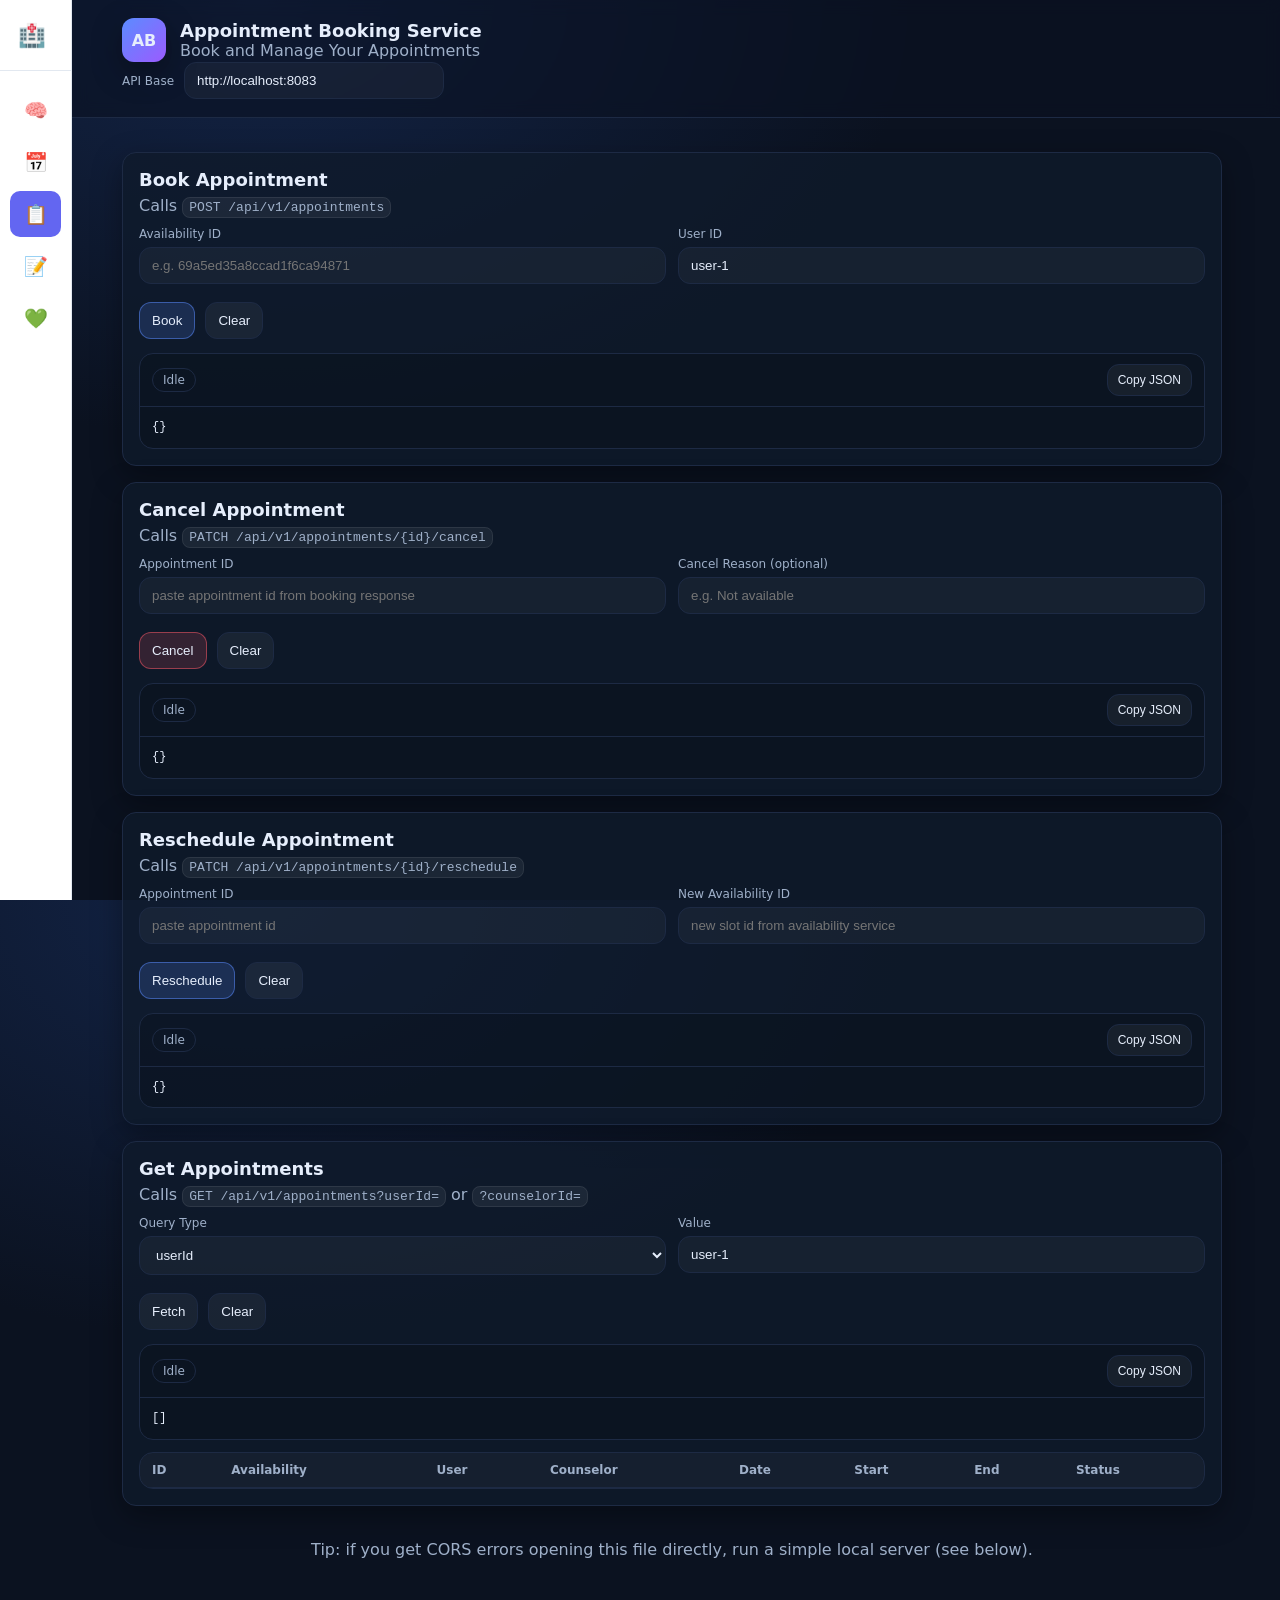
==== frontend/pages/appointments/index.html @ 1fc5648f "Add universal sidebar UI and injector Introduce a reusable sidebar: add frontend/css/sidebar.css (re" ====
<!doctype html>
<html lang="en">
<head>
    <meta charset="utf-8" />
    <meta name="viewport" content="width=device-width,initial-scale=1" />
    <title>Appointment Booking</title>
    <link rel="stylesheet" href="../../css/appointments.css" />
    <link rel="stylesheet" href="../../css/sidebar.css" />
</head>
<body>
<header class="topbar">
    <div class="container">
        <div class="brand">
            <div class="logo">AB</div>
            <div>
                <h1>Appointment Booking Service</h1>
                <p class="muted">Book and Manage Your Appointments</p>
            </div>
        </div>
        <div class="env">
            <label for="apiBase">API Base</label>
            <input id="apiBase" type="text" value="http://localhost:8083" />
        </div>
    </div>
</header>

<main class="container">
    <section class="card">
        <h2>Book Appointment</h2>
        <p class="muted">Calls <code>POST /api/v1/appointments</code></p>

        <form id="bookForm" class="grid">
            <div class="field">
                <label for="availabilityId">Availability ID</label>
                <input id="availabilityId" type="text" placeholder="e.g. 69a5ed35a8ccad1f6ca94871" required />
            </div>

            <div class="field">
                <label for="userId">User ID</label>
                <input id="userId" type="text" value="user-1" required />
            </div>

            <div class="actions">
                <button class="btn primary" type="submit">Book</button>
                <button class="btn" type="button" id="clearBook">Clear</button>
            </div>
        </form>

        <div class="result">
            <div class="result-head">
                <span class="pill" id="bookStatus">Idle</span>
                <button class="btn small" id="copyBookJson" type="button">Copy JSON</button>
            </div>
            <pre id="bookOutput">{}</pre>
        </div>
    </section>

    <section class="card">
        <h2>Cancel Appointment</h2>
        <p class="muted">Calls <code>PATCH /api/v1/appointments/{id}/cancel</code></p>

        <form id="cancelForm" class="grid">
            <div class="field">
                <label for="cancelAppointmentId">Appointment ID</label>
                <input id="cancelAppointmentId" type="text" placeholder="paste appointment id from booking response" required />
            </div>

            <div class="field">
                <label for="cancelReason">Cancel Reason (optional)</label>
                <input id="cancelReason" type="text" placeholder="e.g. Not available" />
            </div>

            <div class="actions">
                <button class="btn danger" type="submit">Cancel</button>
                <button class="btn" type="button" id="clearCancel">Clear</button>
            </div>
        </form>

        <div class="result">
            <div class="result-head">
                <span class="pill" id="cancelStatus">Idle</span>
                <button class="btn small" id="copyCancelJson" type="button">Copy JSON</button>
            </div>
            <pre id="cancelOutput">{}</pre>
        </div>
    </section>

    <section class="card">
        <h2>Reschedule Appointment</h2>
        <p class="muted">Calls <code>PATCH /api/v1/appointments/{id}/reschedule</code></p>

        <form id="rescheduleForm" class="grid">
            <div class="field">
                <label for="rescheduleAppointmentId">Appointment ID</label>
                <input id="rescheduleAppointmentId" type="text" placeholder="paste appointment id" required />
            </div>

            <div class="field">
                <label for="newAvailabilityId">New Availability ID</label>
                <input id="newAvailabilityId" type="text" placeholder="new slot id from availability service" required />
            </div>

            <div class="actions">
                <button class="btn primary" type="submit">Reschedule</button>
                <button class="btn" type="button" id="clearReschedule">Clear</button>
            </div>
        </form>

        <div class="result">
            <div class="result-head">
                <span class="pill" id="rescheduleStatus">Idle</span>
                <button class="btn small" id="copyRescheduleJson" type="button">Copy JSON</button>
            </div>
            <pre id="rescheduleOutput">{}</pre>
        </div>
    </section>

    <section class="card">
        <h2>Get Appointments</h2>
        <p class="muted">Calls <code>GET /api/v1/appointments?userId=</code> or <code>?counselorId=</code></p>

        <form id="getForm" class="grid">
            <div class="field">
                <label for="queryType">Query Type</label>
                <select id="queryType">
                    <option value="userId" selected>userId</option>
                    <option value="counselorId">counselorId</option>
                </select>
            </div>

            <div class="field">
                <label for="queryValue">Value</label>
                <input id="queryValue" type="text" value="user-1" required />
            </div>

            <div class="actions">
                <button class="btn" type="submit">Fetch</button>
                <button class="btn" type="button" id="clearGet">Clear</button>
            </div>
        </form>

        <div class="result">
            <div class="result-head">
                <span class="pill" id="getStatus">Idle</span>
                <button class="btn small" id="copyGetJson" type="button">Copy JSON</button>
            </div>
            <pre id="getOutput">[]</pre>
        </div>

        <div class="table-wrap">
            <table id="appointmentsTable">
                <thead>
                <tr>
                    <th>ID</th>
                    <th>Availability</th>
                    <th>User</th>
                    <th>Counselor</th>
                    <th>Date</th>
                    <th>Start</th>
                    <th>End</th>
                    <th>Status</th>
                </tr>
                </thead>
                <tbody></tbody>
            </table>
        </div>
    </section>

    <footer class="footer">
      <span class="muted">
        Tip: if you get CORS errors opening this file directly, run a simple local server (see below).
      </span>
    </footer>
</main>

<script src="../../js/sidebar.js"></script>
<script src="../../js/appointments.js"></script>
</body>
</html>
---- frontend/css/appointments.css ----
:root{
    --bg:#0b1220;
    --card:#0f1a2b;
    --muted:#9fb0c9;
    --text:#e6eefc;
    --border:#1d2a44;
    --accent:#5b8cff;
    --danger:#ff5b6b;
    --ok:#32d583;
    --warn:#fdb022;
    --shadow: 0 10px 30px rgba(0,0,0,.35);
    --radius: 14px;
}

*{box-sizing:border-box}
html,body{height:100%}
body{
    margin:0;
    font-family: ui-sans-serif, system-ui, -apple-system, Segoe UI, Roboto, Helvetica, Arial;
    background: radial-gradient(1200px 800px at 20% 0%, #132447 0%, var(--bg) 55%);
    color:var(--text);
}

.container{
    width:min(1100px, 92vw);
    margin:0 auto;
    padding:18px 0;
}

.topbar{
    border-bottom:1px solid var(--border);
    background: rgba(10,18,34,.6);
    backdrop-filter: blur(8px);
    position: sticky;
    top:0;
    z-index:10;
}

.brand{
    display:flex;
    gap:14px;
    align-items:center;
}

.logo{
    width:44px;
    height:44px;
    border-radius:12px;
    display:grid;
    place-items:center;
    background: linear-gradient(135deg, var(--accent), #9b5bff);
    font-weight:800;
    box-shadow: var(--shadow);
}

h1{margin:0; font-size:18px}
h2{margin:0 0 6px; font-size:18px}
p{margin:0}

.muted{color:var(--muted)}
code{
    background: rgba(255,255,255,.06);
    padding:2px 6px;
    border-radius:8px;
    border:1px solid rgba(255,255,255,.08);
}

.env{
    margin-left:auto;
    display:flex;
    align-items:center;
    gap:10px;
}
.env label{font-size:12px; color:var(--muted)}
.env input{
    width:260px;
    padding:10px 12px;
    border-radius:12px;
    border:1px solid var(--border);
    background: rgba(255,255,255,.04);
    color:var(--text);
    outline:none;
}

.card{
    background: rgba(15,26,43,.78);
    border:1px solid var(--border);
    border-radius: var(--radius);
    padding:16px;
    margin:16px 0;
    box-shadow: var(--shadow);
}

.grid{
    display:grid;
    grid-template-columns: 1fr 1fr;
    gap:12px;
    margin-top:12px;
}

.field label{
    display:block;
    font-size:12px;
    color: var(--muted);
    margin-bottom:6px;
}

.field input, .field select{
    width:100%;
    padding:10px 12px;
    border-radius:12px;
    border:1px solid var(--border);
    background: rgba(255,255,255,.04);
    color: var(--text);
    outline:none;
}

.actions{
    grid-column: 1 / -1;
    display:flex;
    gap:10px;
    flex-wrap:wrap;
    margin-top:6px;
}

.btn{
    border:1px solid var(--border);
    background: rgba(255,255,255,.05);
    color: var(--text);
    padding:10px 12px;
    border-radius:12px;
    cursor:pointer;
}
.btn:hover{background: rgba(255,255,255,.08)}
.btn.small{padding:8px 10px; font-size:12px}
.btn.primary{border-color: rgba(91,140,255,.5); background: rgba(91,140,255,.18)}
.btn.danger{border-color: rgba(255,91,107,.5); background: rgba(255,91,107,.16)}

.result{
    margin-top:14px;
    border:1px solid var(--border);
    border-radius: var(--radius);
    overflow:hidden;
    background: rgba(0,0,0,.18);
}
.result-head{
    display:flex;
    align-items:center;
    justify-content:space-between;
    padding:10px 12px;
    border-bottom:1px solid var(--border);
}
.pill{
    font-size:12px;
    padding:4px 10px;
    border-radius:999px;
    border:1px solid var(--border);
    color: var(--muted);
}
.pill.ok{color: var(--ok); border-color: rgba(50,213,131,.35)}
.pill.warn{color: var(--warn); border-color: rgba(253,176,34,.35)}
.pill.bad{color: var(--danger); border-color: rgba(255,91,107,.35)}

pre{
    margin:0;
    padding:12px;
    max-height: 240px;
    overflow:auto;
    font-size:12px;
    line-height:1.4;
}

.table-wrap{
    margin-top:12px;
    border:1px solid var(--border);
    border-radius: var(--radius);
    overflow:auto;
}
table{
    width:100%;
    border-collapse:collapse;
    min-width: 900px;
}
thead th{
    text-align:left;
    font-size:12px;
    color: var(--muted);
    padding:10px 12px;
    border-bottom:1px solid var(--border);
    background: rgba(255,255,255,.03);
}
tbody td{
    padding:10px 12px;
    border-bottom:1px solid rgba(255,255,255,.06);
    font-size:12px;
    vertical-align:top;
}
tbody tr:hover{background: rgba(255,255,255,.03)}

.footer{
    padding:18px 0 30px;
    text-align:center;
}

@media (max-width: 780px){
    .grid{grid-template-columns: 1fr}
    .env{display:none}
}
---- frontend/css/sidebar.css ----
/* Universal Sidebar Navigation */
@import url('https://fonts.googleapis.com/css2?family=Inter:wght@400;500;600;700&display=swap');

.sidebar {
  position: fixed;
  top: 0;
  left: 0;
  height: 100vh;
  width: 72px;
  background: #ffffff;
  display: flex;
  flex-direction: column;
  z-index: 9999;
  transition: width 0.25s ease;
  overflow: hidden;
  border-right: 1px solid #e2e8f0;
}

.sidebar:hover {
  width: 250px;
  box-shadow: 4px 0 24px rgba(0, 0, 0, 0.08);
}

/* Logo area */
.sidebar-logo {
  display: flex;
  align-items: center;
  gap: 14px;
  padding: 20px 17px;
  border-bottom: 1px solid #e2e8f0;
  white-space: nowrap;
  flex-shrink: 0;
}

.sidebar-logo-icon {
  width: 30px;
  height: 30px;
  display: flex;
  align-items: center;
  justify-content: center;
  font-size: 1.4rem;
  flex-shrink: 0;
}

.sidebar-logo-text {
  font-family: 'Inter', sans-serif;
  font-size: 0.9rem;
  font-weight: 700;
  color: #0f172a;
  opacity: 0;
  transition: opacity 0.2s ease;
}

.sidebar:hover .sidebar-logo-text {
  opacity: 1;
}

/* Nav links container */
.sidebar-nav {
  display: flex;
  flex-direction: column;
  gap: 6px;
  padding: 16px 10px;
  flex: 1;
  overflow: hidden;
}

/* Individual nav link */
.sidebar-link {
  display: flex;
  align-items: center;
  gap: 14px;
  padding: 11px 14px;
  border-radius: 10px;
  text-decoration: none;
  color: #475569;
  white-space: nowrap;
  transition: all 0.15s ease;
}

.sidebar-link:hover {
  background: #f1f5f9;
  color: #0f172a;
}

.sidebar-link.active {
  background: #6366f1;
  color: #ffffff;
}

.sidebar-link-icon {
  width: 24px;
  height: 24px;
  display: flex;
  align-items: center;
  justify-content: center;
  font-size: 1.2rem;
  flex-shrink: 0;
}

.sidebar-link-text {
  font-family: 'Inter', sans-serif;
  font-size: 0.84rem;
  font-weight: 500;
  opacity: 0;
  transition: opacity 0.2s ease;
}

.sidebar:hover .sidebar-link-text {
  opacity: 1;
}

/* Push page content right */
body.has-sidebar {
  margin-left: 64px !important;
}

/* Mobile: horizontal top bar */
@media (max-width: 768px) {
  .sidebar {
    width: 100%;
    height: auto;
    flex-direction: row;
    align-items: center;
    overflow: hidden;
    position: fixed;
    top: 0;
    left: 0;
    right: 0;
    border-right: none;
    border-bottom: 1px solid #e2e8f0;
    box-shadow: 0 2px 8px rgba(0, 0, 0, 0.06);
  }

  .sidebar:hover {
    width: 100%;
    box-shadow: 0 2px 8px rgba(0, 0, 0, 0.06);
  }

  .sidebar-logo {
    border-bottom: none;
    border-right: 1px solid #e2e8f0;
    padding: 12px 14px;
  }

  .sidebar-logo-text {
    display: none;
  }

  .sidebar-nav {
    flex-direction: row;
    padding: 8px 10px;
    gap: 4px;
    overflow: hidden;
    flex-wrap: wrap;
  }

  .sidebar-link {
    padding: 8px 12px;
    flex-shrink: 0;
    gap: 6px;
  }

  .sidebar-link-text {
    opacity: 1;
    font-size: 0.72rem;
  }

  body.has-sidebar {
    margin-left: 0 !important;
    margin-top: 60px !important;
  }
}
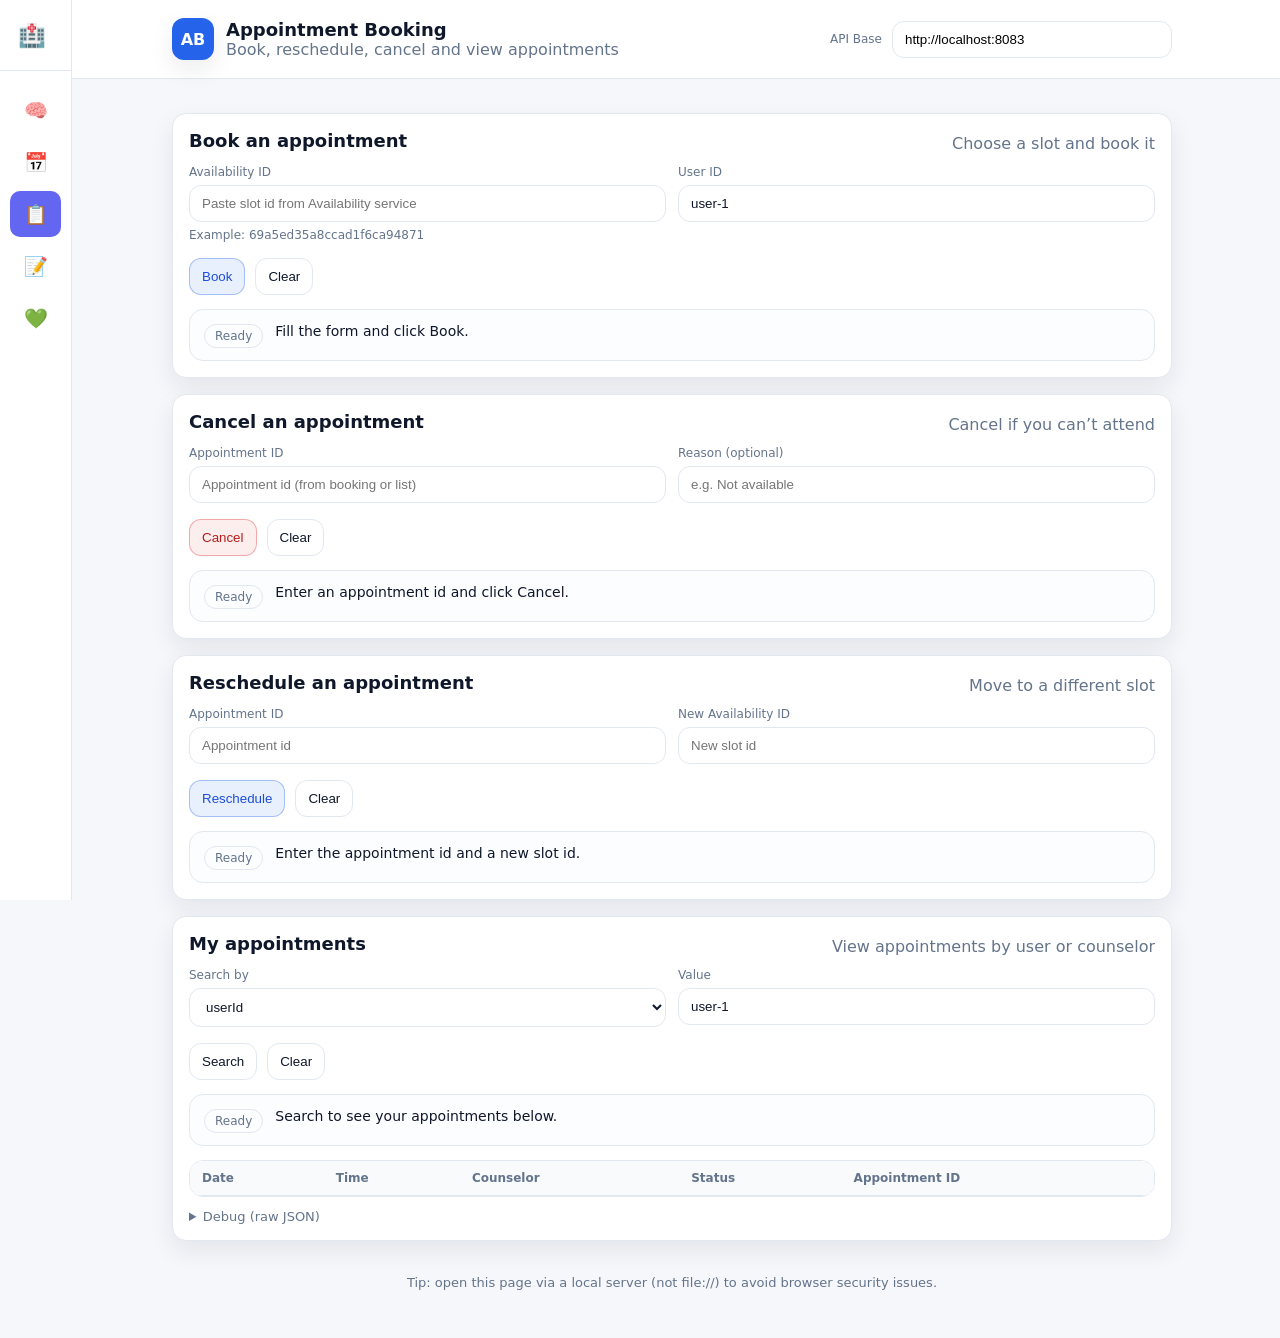
==== commit c2d7cf00: "feat: enhance frontend UI/UX for better user friendliness" ====
--- a/frontend/pages/appointments/index.html
+++ b/frontend/pages/appointments/index.html
@@ -7,16 +7,19 @@
     <link rel="stylesheet" href="../../css/appointments.css" />
     <link rel="stylesheet" href="../../css/sidebar.css" />
 </head>
+
+
 <body>
 <header class="topbar">
-    <div class="container">
+    <div class="container topbar-inner">
         <div class="brand">
             <div class="logo">AB</div>
             <div>
-                <h1>Appointment Booking Service</h1>
-                <p class="muted">Book and Manage Your Appointments</p>
+                <h1>Appointment Booking</h1>
+                <p class="muted">Book, reschedule, cancel and view appointments</p>
             </div>
         </div>
+
         <div class="env">
             <label for="apiBase">API Base</label>
             <input id="apiBase" type="text" value="http://localhost:8083" />
@@ -25,14 +28,19 @@
 </header>
 
 <main class="container">
+    <div class="notice" id="banner" hidden></div>
+
     <section class="card">
-        <h2>Book Appointment</h2>
-        <p class="muted">Calls <code>POST /api/v1/appointments</code></p>
+        <div class="card-head">
+            <h2>Book an appointment</h2>
+            <p class="muted">Choose a slot and book it</p>
+        </div>
 
         <form id="bookForm" class="grid">
             <div class="field">
                 <label for="availabilityId">Availability ID</label>
-                <input id="availabilityId" type="text" placeholder="e.g. 69a5ed35a8ccad1f6ca94871" required />
+                <input id="availabilityId" type="text" placeholder="Paste slot id from Availability service" required />
+                <small class="hint">Example: 69a5ed35a8ccad1f6ca94871</small>
             </div>
 
             <div class="field">
@@ -46,27 +54,26 @@
             </div>
         </form>
 
-        <div class="result">
-            <div class="result-head">
-                <span class="pill" id="bookStatus">Idle</span>
-                <button class="btn small" id="copyBookJson" type="button">Copy JSON</button>
-            </div>
-            <pre id="bookOutput">{}</pre>
+        <div class="feedback">
+            <div class="status" id="bookStatus">Ready</div>
+            <div class="summary" id="bookSummary">Fill the form and click Book.</div>
         </div>
     </section>
 
     <section class="card">
-        <h2>Cancel Appointment</h2>
-        <p class="muted">Calls <code>PATCH /api/v1/appointments/{id}/cancel</code></p>
+        <div class="card-head">
+            <h2>Cancel an appointment</h2>
+            <p class="muted">Cancel if you can’t attend</p>
+        </div>
 
         <form id="cancelForm" class="grid">
             <div class="field">
                 <label for="cancelAppointmentId">Appointment ID</label>
-                <input id="cancelAppointmentId" type="text" placeholder="paste appointment id from booking response" required />
+                <input id="cancelAppointmentId" type="text" placeholder="Appointment id (from booking or list)" required />
             </div>
 
             <div class="field">
-                <label for="cancelReason">Cancel Reason (optional)</label>
+                <label for="cancelReason">Reason (optional)</label>
                 <input id="cancelReason" type="text" placeholder="e.g. Not available" />
             </div>
 
@@ -76,28 +83,27 @@
             </div>
         </form>
 
-        <div class="result">
-            <div class="result-head">
-                <span class="pill" id="cancelStatus">Idle</span>
-                <button class="btn small" id="copyCancelJson" type="button">Copy JSON</button>
-            </div>
-            <pre id="cancelOutput">{}</pre>
+        <div class="feedback">
+            <div class="status" id="cancelStatus">Ready</div>
+            <div class="summary" id="cancelSummary">Enter an appointment id and click Cancel.</div>
         </div>
     </section>
 
     <section class="card">
-        <h2>Reschedule Appointment</h2>
-        <p class="muted">Calls <code>PATCH /api/v1/appointments/{id}/reschedule</code></p>
+        <div class="card-head">
+            <h2>Reschedule an appointment</h2>
+            <p class="muted">Move to a different slot</p>
+        </div>
 
         <form id="rescheduleForm" class="grid">
             <div class="field">
                 <label for="rescheduleAppointmentId">Appointment ID</label>
-                <input id="rescheduleAppointmentId" type="text" placeholder="paste appointment id" required />
+                <input id="rescheduleAppointmentId" type="text" placeholder="Appointment id" required />
             </div>
 
             <div class="field">
                 <label for="newAvailabilityId">New Availability ID</label>
-                <input id="newAvailabilityId" type="text" placeholder="new slot id from availability service" required />
+                <input id="newAvailabilityId" type="text" placeholder="New slot id" required />
             </div>
 
             <div class="actions">
@@ -106,22 +112,21 @@
             </div>
         </form>
 
-        <div class="result">
-            <div class="result-head">
-                <span class="pill" id="rescheduleStatus">Idle</span>
-                <button class="btn small" id="copyRescheduleJson" type="button">Copy JSON</button>
-            </div>
-            <pre id="rescheduleOutput">{}</pre>
+        <div class="feedback">
+            <div class="status" id="rescheduleStatus">Ready</div>
+            <div class="summary" id="rescheduleSummary">Enter the appointment id and a new slot id.</div>
         </div>
     </section>
 
     <section class="card">
-        <h2>Get Appointments</h2>
-        <p class="muted">Calls <code>GET /api/v1/appointments?userId=</code> or <code>?counselorId=</code></p>
+        <div class="card-head">
+            <h2>My appointments</h2>
+            <p class="muted">View appointments by user or counselor</p>
+        </div>
 
         <form id="getForm" class="grid">
             <div class="field">
-                <label for="queryType">Query Type</label>
+                <label for="queryType">Search by</label>
                 <select id="queryType">
                     <option value="userId" selected>userId</option>
                     <option value="counselorId">counselorId</option>
@@ -134,46 +139,47 @@
             </div>
 
             <div class="actions">
-                <button class="btn" type="submit">Fetch</button>
+                <button class="btn" type="submit">Search</button>
                 <button class="btn" type="button" id="clearGet">Clear</button>
             </div>
         </form>
 
-        <div class="result">
-            <div class="result-head">
-                <span class="pill" id="getStatus">Idle</span>
-                <button class="btn small" id="copyGetJson" type="button">Copy JSON</button>
-            </div>
-            <pre id="getOutput">[]</pre>
+        <div class="feedback">
+            <div class="status" id="getStatus">Ready</div>
+            <div class="summary" id="getSummary">Search to see your appointments below.</div>
         </div>
 
-        <div class="table-wrap">
+        <div class="table-wrap" aria-live="polite">
             <table id="appointmentsTable">
                 <thead>
                 <tr>
-                    <th>ID</th>
-                    <th>Availability</th>
-                    <th>User</th>
+                    <th>Date</th>
+                    <th>Time</th>
                     <th>Counselor</th>
-                    <th>Date</th>
-                    <th>Start</th>
-                    <th>End</th>
                     <th>Status</th>
+                    <th>Appointment ID</th>
                 </tr>
                 </thead>
                 <tbody></tbody>
             </table>
+
+            <div class="empty" id="emptyState" hidden>
+                No appointments found.
+            </div>
         </div>
+
+        <details class="debug">
+            <summary>Debug (raw JSON)</summary>
+            <pre id="debugJson">[]</pre>
+        </details>
     </section>
 
-    <footer class="footer">
-      <span class="muted">
-        Tip: if you get CORS errors opening this file directly, run a simple local server (see below).
-      </span>
+    <footer class="footer muted">
+        Tip: open this page via a local server (not file://) to avoid browser security issues.
     </footer>
 </main>
 
+<script src="../../js/appointments.js"></script>
 <script src="../../js/sidebar.js"></script>
-<script src="../../js/appointments.js"></script>
 </body>
 </html>
--- a/frontend/css/appointments.css
+++ b/frontend/css/appointments.css
@@ -1,69 +1,70 @@
 :root{
-    --bg:#0b1220;
-    --card:#0f1a2b;
-    --muted:#9fb0c9;
-    --text:#e6eefc;
-    --border:#1d2a44;
-    --accent:#5b8cff;
-    --danger:#ff5b6b;
-    --ok:#32d583;
-    --warn:#fdb022;
-    --shadow: 0 10px 30px rgba(0,0,0,.35);
+    --bg:#f6f7fb;
+    --card:#ffffff;
+    --text:#0f172a;
+    --muted:#64748b;
+    --border:#e2e8f0;
+    --primary:#2563eb;
+    --danger:#dc2626;
+    --ok:#16a34a;
+    --warn:#f59e0b;
+    --shadow: 0 10px 25px rgba(15, 23, 42, .08);
     --radius: 14px;
 }
 
 *{box-sizing:border-box}
 html,body{height:100%}
+
 body{
     margin:0;
     font-family: ui-sans-serif, system-ui, -apple-system, Segoe UI, Roboto, Helvetica, Arial;
-    background: radial-gradient(1200px 800px at 20% 0%, #132447 0%, var(--bg) 55%);
-    color:var(--text);
+    background: var(--bg);
+    color: var(--text);
 }
 
 .container{
-    width:min(1100px, 92vw);
+    width:min(1000px, 92vw);
     margin:0 auto;
     padding:18px 0;
 }
 
 .topbar{
-    border-bottom:1px solid var(--border);
-    background: rgba(10,18,34,.6);
-    backdrop-filter: blur(8px);
+    background: var(--card);
+    border-bottom: 1px solid var(--border);
     position: sticky;
     top:0;
     z-index:10;
 }
 
+.topbar-inner{
+    display:flex;
+    align-items:center;
+    gap:16px;
+}
+
 .brand{
     display:flex;
-    gap:14px;
     align-items:center;
+    gap:12px;
 }
 
 .logo{
-    width:44px;
-    height:44px;
-    border-radius:12px;
+    width:42px;
+    height:42px;
+    border-radius: 12px;
     display:grid;
     place-items:center;
-    background: linear-gradient(135deg, var(--accent), #9b5bff);
     font-weight:800;
+    color:#fff;
+    background: var(--primary);
     box-shadow: var(--shadow);
 }
 
-h1{margin:0; font-size:18px}
-h2{margin:0 0 6px; font-size:18px}
+h1{margin:0;font-size:18px;line-height:1.2}
+h2{margin:0;font-size:18px}
 p{margin:0}
 
 .muted{color:var(--muted)}
-code{
-    background: rgba(255,255,255,.06);
-    padding:2px 6px;
-    border-radius:8px;
-    border:1px solid rgba(255,255,255,.08);
-}
 
 .env{
     margin-left:auto;
@@ -71,19 +72,28 @@
     align-items:center;
     gap:10px;
 }
-.env label{font-size:12px; color:var(--muted)}
+.env label{font-size:12px;color:var(--muted)}
 .env input{
-    width:260px;
+    width:280px;
     padding:10px 12px;
     border-radius:12px;
     border:1px solid var(--border);
-    background: rgba(255,255,255,.04);
-    color:var(--text);
+    background:#fff;
     outline:none;
 }
 
+.notice{
+    background:#fff;
+    border:1px solid var(--border);
+    border-left:4px solid var(--primary);
+    border-radius: var(--radius);
+    padding:12px 14px;
+    box-shadow: var(--shadow);
+    margin: 6px 0 16px;
+}
+
 .card{
-    background: rgba(15,26,43,.78);
+    background: var(--card);
     border:1px solid var(--border);
     border-radius: var(--radius);
     padding:16px;
@@ -91,11 +101,19 @@
     box-shadow: var(--shadow);
 }
 
+.card-head{
+    display:flex;
+    align-items:flex-start;
+    justify-content:space-between;
+    gap:12px;
+    margin-bottom: 12px;
+}
+.card-head p{margin-top:4px}
+
 .grid{
     display:grid;
     grid-template-columns: 1fr 1fr;
     gap:12px;
-    margin-top:12px;
 }
 
 .field label{
@@ -110,9 +128,16 @@
     padding:10px 12px;
     border-radius:12px;
     border:1px solid var(--border);
-    background: rgba(255,255,255,.04);
+    background:#fff;
     color: var(--text);
     outline:none;
+}
+
+.hint{
+    display:block;
+    margin-top:6px;
+    font-size:12px;
+    color: var(--muted);
 }
 
 .actions{
@@ -120,89 +145,138 @@
     display:flex;
     gap:10px;
     flex-wrap:wrap;
-    margin-top:6px;
+    margin-top: 4px;
 }
 
 .btn{
     border:1px solid var(--border);
-    background: rgba(255,255,255,.05);
+    background:#fff;
     color: var(--text);
     padding:10px 12px;
     border-radius:12px;
     cursor:pointer;
 }
-.btn:hover{background: rgba(255,255,255,.08)}
-.btn.small{padding:8px 10px; font-size:12px}
-.btn.primary{border-color: rgba(91,140,255,.5); background: rgba(91,140,255,.18)}
-.btn.danger{border-color: rgba(255,91,107,.5); background: rgba(255,91,107,.16)}
-
-.result{
-    margin-top:14px;
-    border:1px solid var(--border);
-    border-radius: var(--radius);
-    overflow:hidden;
-    background: rgba(0,0,0,.18);
-}
-.result-head{
-    display:flex;
-    align-items:center;
-    justify-content:space-between;
-    padding:10px 12px;
-    border-bottom:1px solid var(--border);
-}
-.pill{
+.btn:hover{background:#f8fafc}
+.btn.primary{
+    border-color: rgba(37,99,235,.35);
+    background: rgba(37,99,235,.10);
+    color: #1d4ed8;
+}
+.btn.danger{
+    border-color: rgba(220,38,38,.35);
+    background: rgba(220,38,38,.08);
+    color:#b91c1c;
+}
+
+.feedback{
+    margin-top: 14px;
+    padding: 12px 14px;
+    border:1px solid var(--border);
+    border-radius: var(--radius);
+    background: #fbfdff;
+    display:flex;
+    align-items:flex-start;
+    gap:12px;
+}
+
+.status{
     font-size:12px;
     padding:4px 10px;
     border-radius:999px;
     border:1px solid var(--border);
     color: var(--muted);
-}
-.pill.ok{color: var(--ok); border-color: rgba(50,213,131,.35)}
-.pill.warn{color: var(--warn); border-color: rgba(253,176,34,.35)}
-.pill.bad{color: var(--danger); border-color: rgba(255,91,107,.35)}
-
-pre{
-    margin:0;
-    padding:12px;
-    max-height: 240px;
+    white-space:nowrap;
+    margin-top:2px;
+}
+
+.status.ok{color: var(--ok); border-color: rgba(22,163,74,.35); background: rgba(22,163,74,.06)}
+.status.warn{color: #a16207; border-color: rgba(245,158,11,.35); background: rgba(245,158,11,.08)}
+.status.bad{color: var(--danger); border-color: rgba(220,38,38,.35); background: rgba(220,38,38,.06)}
+
+.summary{
+    color: var(--text);
+    font-size:14px;
+    line-height:1.4;
+}
+
+.table-wrap{
+    margin-top:14px;
+    border:1px solid var(--border);
+    border-radius: var(--radius);
     overflow:auto;
-    font-size:12px;
-    line-height:1.4;
-}
-
-.table-wrap{
-    margin-top:12px;
-    border:1px solid var(--border);
-    border-radius: var(--radius);
-    overflow:auto;
-}
+    position: relative;
+}
+
 table{
     width:100%;
     border-collapse:collapse;
-    min-width: 900px;
-}
+    min-width: 760px;
+    background:#fff;
+}
+
 thead th{
     text-align:left;
     font-size:12px;
     color: var(--muted);
     padding:10px 12px;
     border-bottom:1px solid var(--border);
-    background: rgba(255,255,255,.03);
-}
+    background:#f8fafc;
+}
+
 tbody td{
     padding:10px 12px;
-    border-bottom:1px solid rgba(255,255,255,.06);
-    font-size:12px;
+    border-bottom:1px solid #f1f5f9;
+    font-size:13px;
     vertical-align:top;
 }
-tbody tr:hover{background: rgba(255,255,255,.03)}
+
+.badge{
+    display:inline-block;
+    font-size:12px;
+    padding:3px 10px;
+    border-radius: 999px;
+    border:1px solid var(--border);
+    background:#fff;
+    color: var(--muted);
+}
+.badge.ok{border-color: rgba(22,163,74,.35); color: var(--ok); background: rgba(22,163,74,.06)}
+.badge.bad{border-color: rgba(220,38,38,.35); color: var(--danger); background: rgba(220,38,38,.06)}
+.badge.warn{border-color: rgba(245,158,11,.35); color:#a16207; background: rgba(245,158,11,.08)}
+
+.empty{
+    padding:14px;
+    color: var(--muted);
+    font-size:14px;
+}
+
+.debug{
+    margin-top: 12px;
+}
+.debug summary{
+    cursor:pointer;
+    color: var(--muted);
+    font-size: 13px;
+}
+.debug pre{
+    margin: 10px 0 0;
+    padding: 12px;
+    border:1px solid var(--border);
+    border-radius: var(--radius);
+    background:#0b1020;
+    color:#e2e8f0;
+    overflow:auto;
+    font-size:12px;
+    max-height: 220px;
+}
 
 .footer{
-    padding:18px 0 30px;
+    padding: 18px 0 30px;
     text-align:center;
+    font-size: 13px;
 }
 
 @media (max-width: 780px){
     .grid{grid-template-columns: 1fr}
     .env{display:none}
+    table{min-width: 620px}
 }
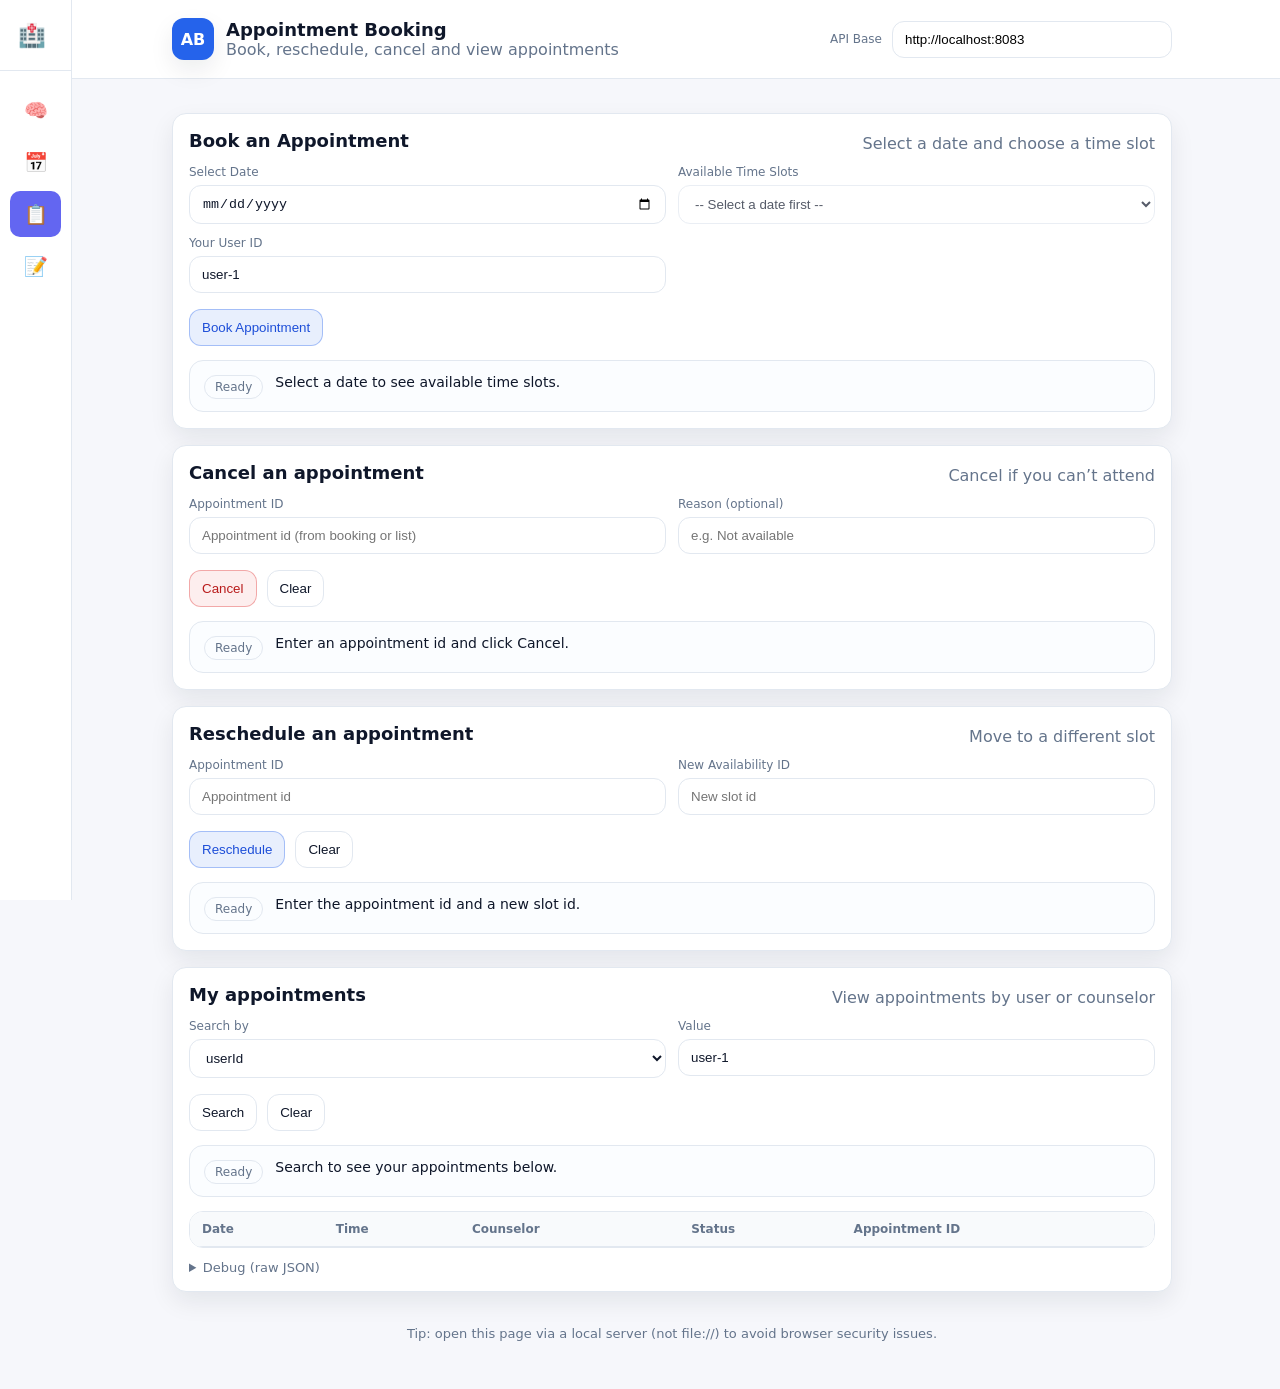
==== commit ba271ce6: "Improved UX and enforced proper service communication flow" ====
--- a/frontend/pages/appointments/index.html
+++ b/frontend/pages/appointments/index.html
@@ -32,31 +32,39 @@
 
     <section class="card">
         <div class="card-head">
-            <h2>Book an appointment</h2>
-            <p class="muted">Choose a slot and book it</p>
+            <h2>Book an Appointment</h2>
+            <p class="muted">Select a date and choose a time slot</p>
         </div>
 
         <form id="bookForm" class="grid">
+
             <div class="field">
-                <label for="availabilityId">Availability ID</label>
-                <input id="availabilityId" type="text" placeholder="Paste slot id from Availability service" required />
-                <small class="hint">Example: 69a5ed35a8ccad1f6ca94871</small>
+                <label for="dateSelect">Select Date</label>
+                <input id="dateSelect" type="date" required />
             </div>
 
             <div class="field">
-                <label for="userId">User ID</label>
+                <label for="slotSelect">Available Time Slots</label>
+                <select id="slotSelect" disabled required>
+                    <option value="">-- Select a date first --</option>
+                </select>
+            </div>
+
+            <div class="field">
+                <label for="userId">Your User ID</label>
                 <input id="userId" type="text" value="user-1" required />
             </div>
 
             <div class="actions">
-                <button class="btn primary" type="submit">Book</button>
-                <button class="btn" type="button" id="clearBook">Clear</button>
+                <button class="btn primary" type="submit">Book Appointment</button>
             </div>
         </form>
 
         <div class="feedback">
             <div class="status" id="bookStatus">Ready</div>
-            <div class="summary" id="bookSummary">Fill the form and click Book.</div>
+            <div class="summary" id="bookSummary">
+                Select a date to see available time slots.
+            </div>
         </div>
     </section>
 
--- a/frontend/css/appointments.css
+++ b/frontend/css/appointments.css
@@ -279,4 +279,26 @@
     .grid{grid-template-columns: 1fr}
     .env{display:none}
     table{min-width: 620px}
+}
+
+.message {
+    margin-top: 15px;
+    padding: 10px;
+    border-radius: 8px;
+    font-size: 14px;
+}
+
+.message.success {
+    background: #dcfce7;
+    color: #166534;
+}
+
+.message.error {
+    background: #fee2e2;
+    color: #991b1b;
+}
+
+.message.info {
+    background: #e0f2fe;
+    color: #075985;
 }
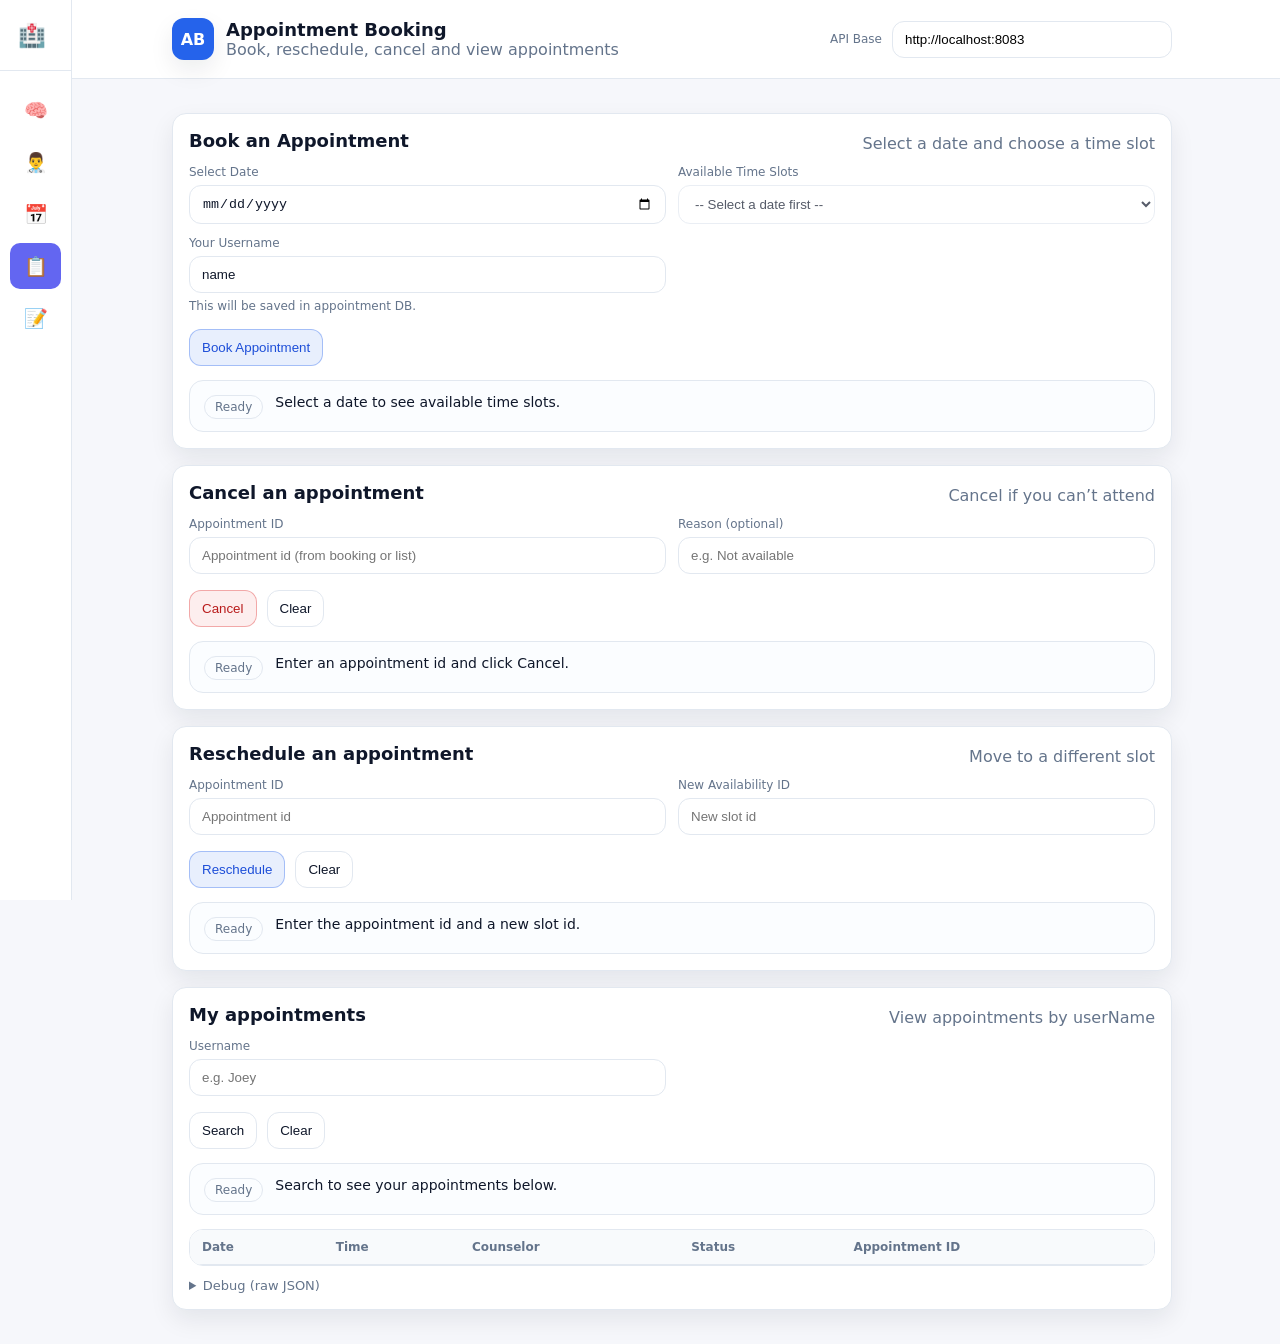
==== commit ce7e66aa: "feat: switch appointments to username-based search, add availability slot release, simplify frontend" ====
--- a/frontend/pages/appointments/index.html
+++ b/frontend/pages/appointments/index.html
@@ -7,7 +7,6 @@
     <link rel="stylesheet" href="../../css/appointments.css" />
     <link rel="stylesheet" href="../../css/sidebar.css" />
 </head>
-
 
 <body>
 <header class="topbar">
@@ -37,7 +36,6 @@
         </div>
 
         <form id="bookForm" class="grid">
-
             <div class="field">
                 <label for="dateSelect">Select Date</label>
                 <input id="dateSelect" type="date" required />
@@ -51,8 +49,9 @@
             </div>
 
             <div class="field">
-                <label for="userId">Your User ID</label>
-                <input id="userId" type="text" value="user-1" required />
+                <label for="userName">Your Username</label>
+                <input id="userName" type="text" value="name" required />
+                <small class="hint">This will be saved in appointment DB.</small>
             </div>
 
             <div class="actions">
@@ -62,9 +61,7 @@
 
         <div class="feedback">
             <div class="status" id="bookStatus">Ready</div>
-            <div class="summary" id="bookSummary">
-                Select a date to see available time slots.
-            </div>
+            <div class="summary" id="bookSummary">Select a date to see available time slots.</div>
         </div>
     </section>
 
@@ -129,21 +126,13 @@
     <section class="card">
         <div class="card-head">
             <h2>My appointments</h2>
-            <p class="muted">View appointments by user or counselor</p>
+            <p class="muted">View appointments by userName</p>
         </div>
 
         <form id="getForm" class="grid">
             <div class="field">
-                <label for="queryType">Search by</label>
-                <select id="queryType">
-                    <option value="userId" selected>userId</option>
-                    <option value="counselorId">counselorId</option>
-                </select>
-            </div>
-
-            <div class="field">
-                <label for="queryValue">Value</label>
-                <input id="queryValue" type="text" value="user-1" required />
+                <label for="queryValue">Username</label>
+                <input id="queryValue" type="text" placeholder="e.g. Joey" required />
             </div>
 
             <div class="actions">
@@ -171,9 +160,7 @@
                 <tbody></tbody>
             </table>
 
-            <div class="empty" id="emptyState" hidden>
-                No appointments found.
-            </div>
+            <div class="empty" id="emptyState" hidden>No appointments found.</div>
         </div>
 
         <details class="debug">
@@ -182,9 +169,6 @@
         </details>
     </section>
 
-    <footer class="footer muted">
-        Tip: open this page via a local server (not file://) to avoid browser security issues.
-    </footer>
 </main>
 
 <script src="../../js/appointments.js"></script>
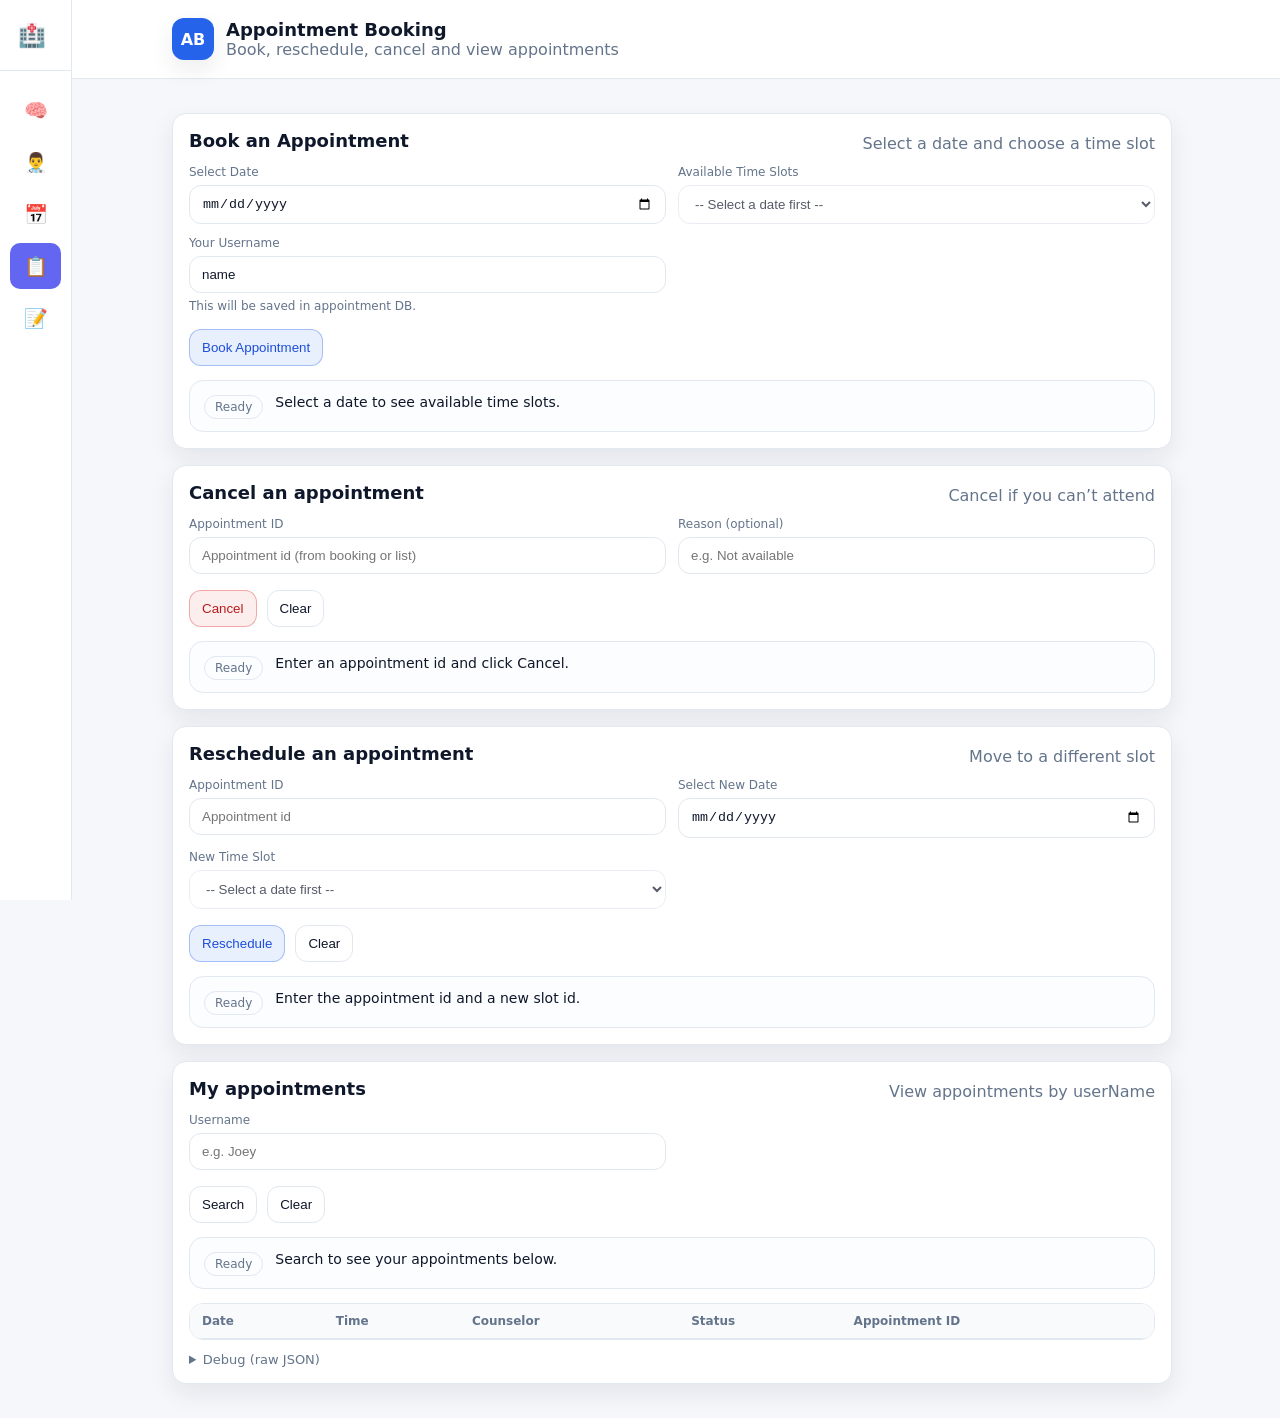
==== commit aac0bca8: "Deyployment fixes Add client-side support for loading available reschedule slots when a date is sele" ====
--- a/frontend/pages/appointments/index.html
+++ b/frontend/pages/appointments/index.html
@@ -17,11 +17,6 @@
                 <h1>Appointment Booking</h1>
                 <p class="muted">Book, reschedule, cancel and view appointments</p>
             </div>
-        </div>
-
-        <div class="env">
-            <label for="apiBase">API Base</label>
-            <input id="apiBase" type="text" value="http://localhost:8083" />
         </div>
     </div>
 </header>
@@ -107,8 +102,15 @@
             </div>
 
             <div class="field">
-                <label for="newAvailabilityId">New Availability ID</label>
-                <input id="newAvailabilityId" type="text" placeholder="New slot id" required />
+                <label for="rescheduleDateSelect">Select New Date</label>
+                <input id="rescheduleDateSelect" type="date" required />
+            </div>
+
+            <div class="field">
+                <label for="newAvailabilityId">New Time Slot</label>
+                <select id="newAvailabilityId" disabled required>
+                    <option value="">-- Select a date first --</option>
+                </select>
             </div>
 
             <div class="actions">
@@ -171,6 +173,7 @@
 
 </main>
 
+<script src="../../js/env.js"></script>
 <script src="../../js/appointments.js"></script>
 <script src="../../js/sidebar.js"></script>
 </body>
